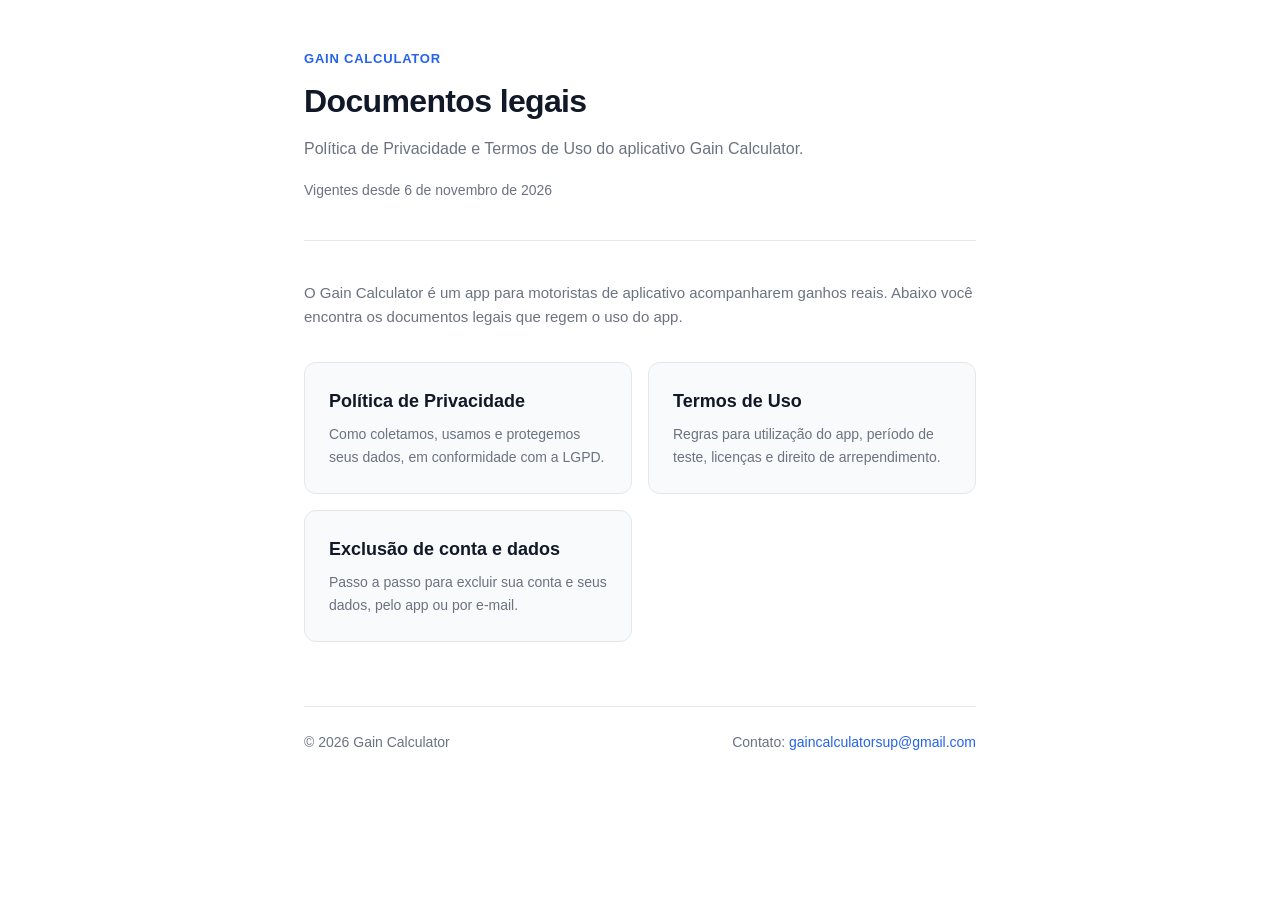
==== docs/index.html @ 8091ae44 "Termos v15 e Politica v16: Indique e ganhe Co-Authored-By: Claude Opus 5.5 <noreply@anthropic.com>" ====
<!DOCTYPE html>
<html lang="pt-BR">
<head>
    <meta charset="UTF-8">
    <meta name="viewport" content="width=device-width, initial-scale=1.0">
    <meta name="description" content="Documentos legais do aplicativo Gain Calculator.">
    <meta name="robots" content="index, follow">
    <title>Gain Calculator — Documentos legais</title>
    <link rel="stylesheet" href="style.css">
</head>
<body>
    <main class="container">
        <header class="page-header">
            <p class="eyebrow">Gain Calculator</p>
            <h1>Documentos legais</h1>
            <p class="subtitle">Política de Privacidade e Termos de Uso do aplicativo Gain Calculator.</p>
            <p class="meta">Vigentes desde 6 de novembro de 2026</p>
        </header>

        <p class="intro">O Gain Calculator é um app para motoristas de aplicativo acompanharem ganhos reais. Abaixo você encontra os documentos legais que regem o uso do app.</p>

        <div class="doc-grid">
            <a class="doc-card" href="privacy.html">
                <h3>Política de Privacidade</h3>
                <p>Como coletamos, usamos e protegemos seus dados, em conformidade com a LGPD.</p>
            </a>
            <a class="doc-card" href="terms.html">
                <h3>Termos de Uso</h3>
                <p>Regras para utilização do app, período de teste, licenças e direito de arrependimento.</p>
            </a>
            <a class="doc-card" href="delete-account.html">
                <h3>Exclusão de conta e dados</h3>
                <p>Passo a passo para excluir sua conta e seus dados, pelo app ou por e-mail.</p>
            </a>
        </div>

        <footer class="page-footer">
            <span>&copy; 2026 Gain Calculator</span>
            <span>Contato: <a href="mailto:gaincalculatorsup@gmail.com">gaincalculatorsup@gmail.com</a></span>
        </footer>
    </main>
</body>
</html>
---- docs/style.css ----
:root {
    --color-bg: #ffffff;
    --color-text: #111827;
    --color-muted: #6b7280;
    --color-accent: #2563eb;
    --color-border: #e5e7eb;
    --color-card: #f9fafb;
    --max-width: 720px;
    --font: -apple-system, BlinkMacSystemFont, "Segoe UI", Roboto, Oxygen, Ubuntu, Cantarell, sans-serif;
}

@media (prefers-color-scheme: dark) {
    :root {
        --color-bg: #0f172a;
        --color-text: #e5e7eb;
        --color-muted: #9ca3af;
        --color-accent: #60a5fa;
        --color-border: #1f2937;
        --color-card: #111827;
    }
}

* { box-sizing: border-box; }

body {
    margin: 0;
    padding: 0;
    background: var(--color-bg);
    color: var(--color-text);
    font-family: var(--font);
    font-size: 16px;
    line-height: 1.65;
    -webkit-font-smoothing: antialiased;
}

.container {
    max-width: var(--max-width);
    margin: 0 auto;
    padding: 48px 24px 96px;
}

header.page-header {
    border-bottom: 1px solid var(--color-border);
    padding-bottom: 24px;
    margin-bottom: 40px;
}

header.page-header .eyebrow {
    color: var(--color-accent);
    font-size: 13px;
    font-weight: 600;
    text-transform: uppercase;
    letter-spacing: 0.06em;
    margin: 0 0 6px;
}

header.page-header h1 {
    font-size: 32px;
    font-weight: 700;
    margin: 0 0 8px;
    letter-spacing: -0.02em;
}

header.page-header .subtitle {
    color: var(--color-muted);
    margin: 0;
}

header.page-header .meta {
    margin-top: 16px;
    font-size: 14px;
    color: var(--color-muted);
}

section.legal-section {
    margin-bottom: 32px;
}

section.legal-section h2 {
    font-size: 19px;
    font-weight: 600;
    margin: 0 0 12px;
    letter-spacing: -0.01em;
}

section.legal-section p {
    margin: 0;
    white-space: pre-line;
    color: var(--color-text);
}

a {
    color: var(--color-accent);
    text-decoration: none;
}

a:hover { text-decoration: underline; }

footer.page-footer {
    margin-top: 64px;
    padding-top: 24px;
    border-top: 1px solid var(--color-border);
    font-size: 14px;
    color: var(--color-muted);
    display: flex;
    flex-wrap: wrap;
    gap: 16px;
    justify-content: space-between;
}

.doc-grid {
    display: grid;
    grid-template-columns: 1fr;
    gap: 16px;
    margin-top: 32px;
}

@media (min-width: 600px) {
    .doc-grid { grid-template-columns: 1fr 1fr; }
}

.doc-card {
    display: block;
    padding: 24px;
    border: 1px solid var(--color-border);
    border-radius: 12px;
    background: var(--color-card);
    color: inherit;
    text-decoration: none;
    transition: border-color 0.15s ease, transform 0.15s ease;
}

.doc-card:hover {
    border-color: var(--color-accent);
    transform: translateY(-2px);
}

.doc-card h3 {
    margin: 0 0 6px;
    font-size: 18px;
    font-weight: 600;
}

.doc-card p {
    margin: 0;
    color: var(--color-muted);
    font-size: 14px;
}

.intro {
    color: var(--color-muted);
    font-size: 15px;
}
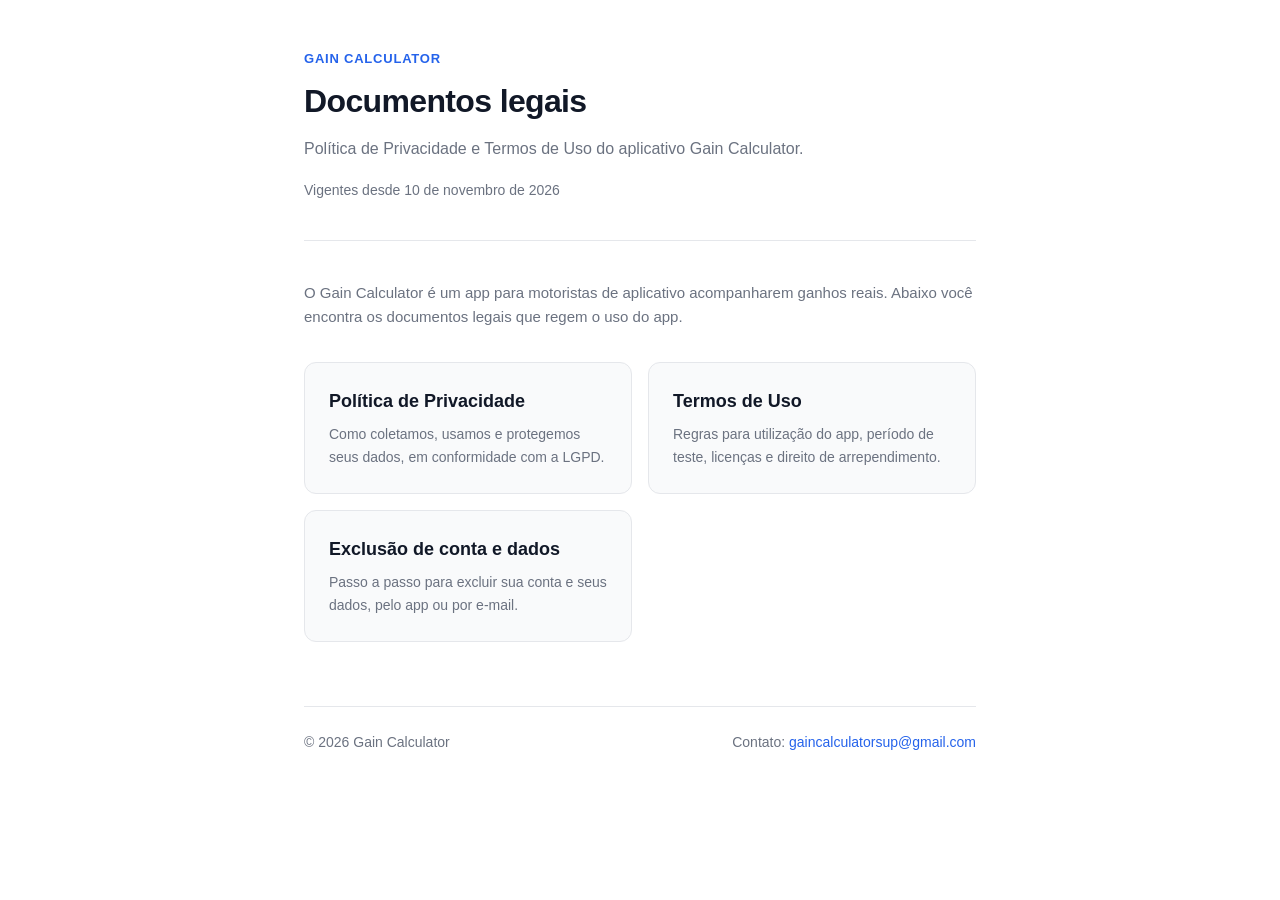
==== commit 1945a89d: "Politica v17 e Termos v16: Gravacao de Tela Co-Authored-By: Claude Opus 5.5 <noreply@anthropic.com>" ====
--- a/docs/index.html
+++ b/docs/index.html
@@ -14,7 +14,7 @@
             <p class="eyebrow">Gain Calculator</p>
             <h1>Documentos legais</h1>
             <p class="subtitle">Política de Privacidade e Termos de Uso do aplicativo Gain Calculator.</p>
-            <p class="meta">Vigentes desde 6 de novembro de 2026</p>
+            <p class="meta">Vigentes desde 10 de novembro de 2026</p>
         </header>
 
         <p class="intro">O Gain Calculator é um app para motoristas de aplicativo acompanharem ganhos reais. Abaixo você encontra os documentos legais que regem o uso do app.</p>
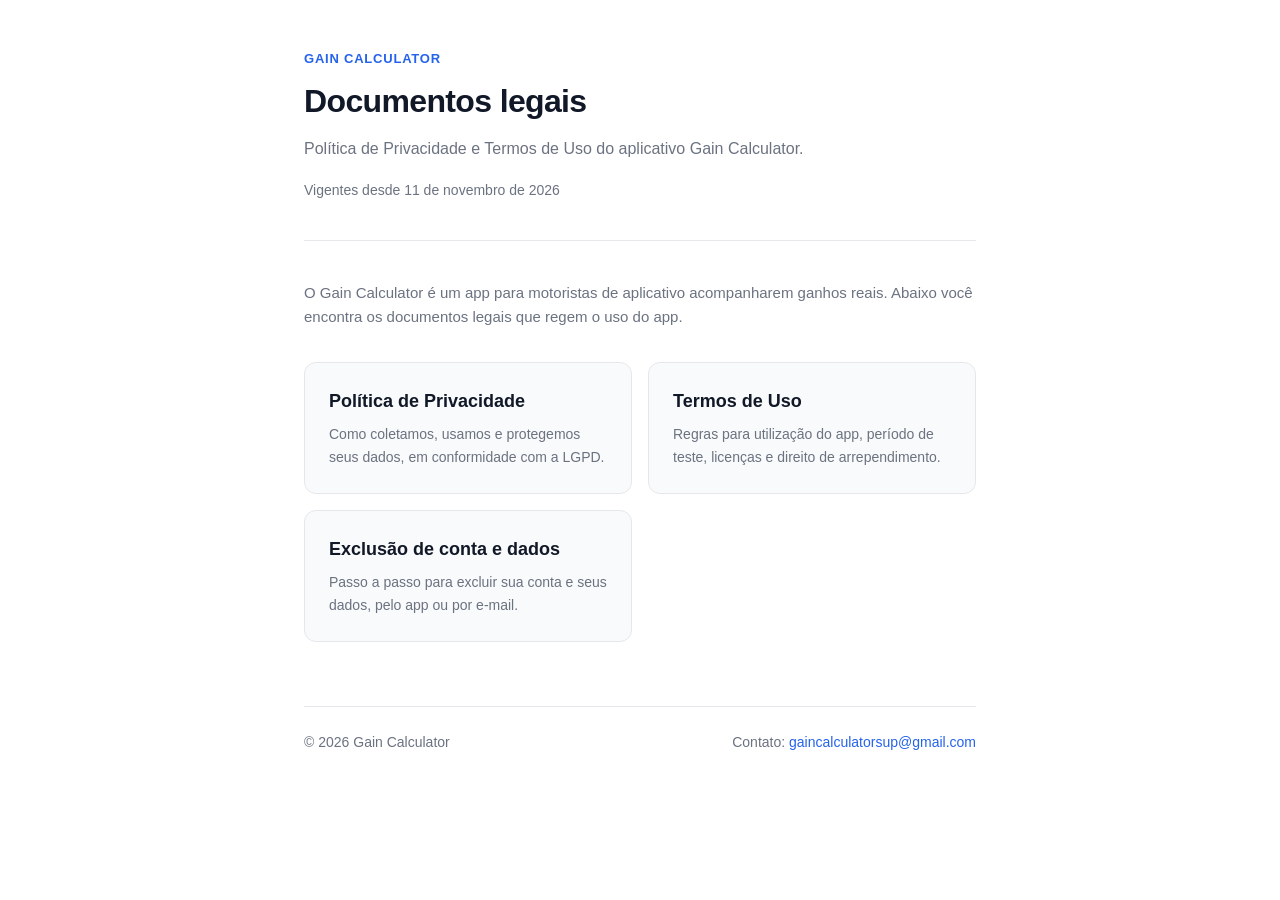
==== commit 55bf72a1: "Politica v18 e Termos v17: 7 dias gratis de boas-vindas Co-Authored-By: Claude Opus 5.5 <noreply@ant" ====
--- a/docs/index.html
+++ b/docs/index.html
@@ -14,7 +14,7 @@
             <p class="eyebrow">Gain Calculator</p>
             <h1>Documentos legais</h1>
             <p class="subtitle">Política de Privacidade e Termos de Uso do aplicativo Gain Calculator.</p>
-            <p class="meta">Vigentes desde 10 de novembro de 2026</p>
+            <p class="meta">Vigentes desde 11 de novembro de 2026</p>
         </header>
 
         <p class="intro">O Gain Calculator é um app para motoristas de aplicativo acompanharem ganhos reais. Abaixo você encontra os documentos legais que regem o uso do app.</p>
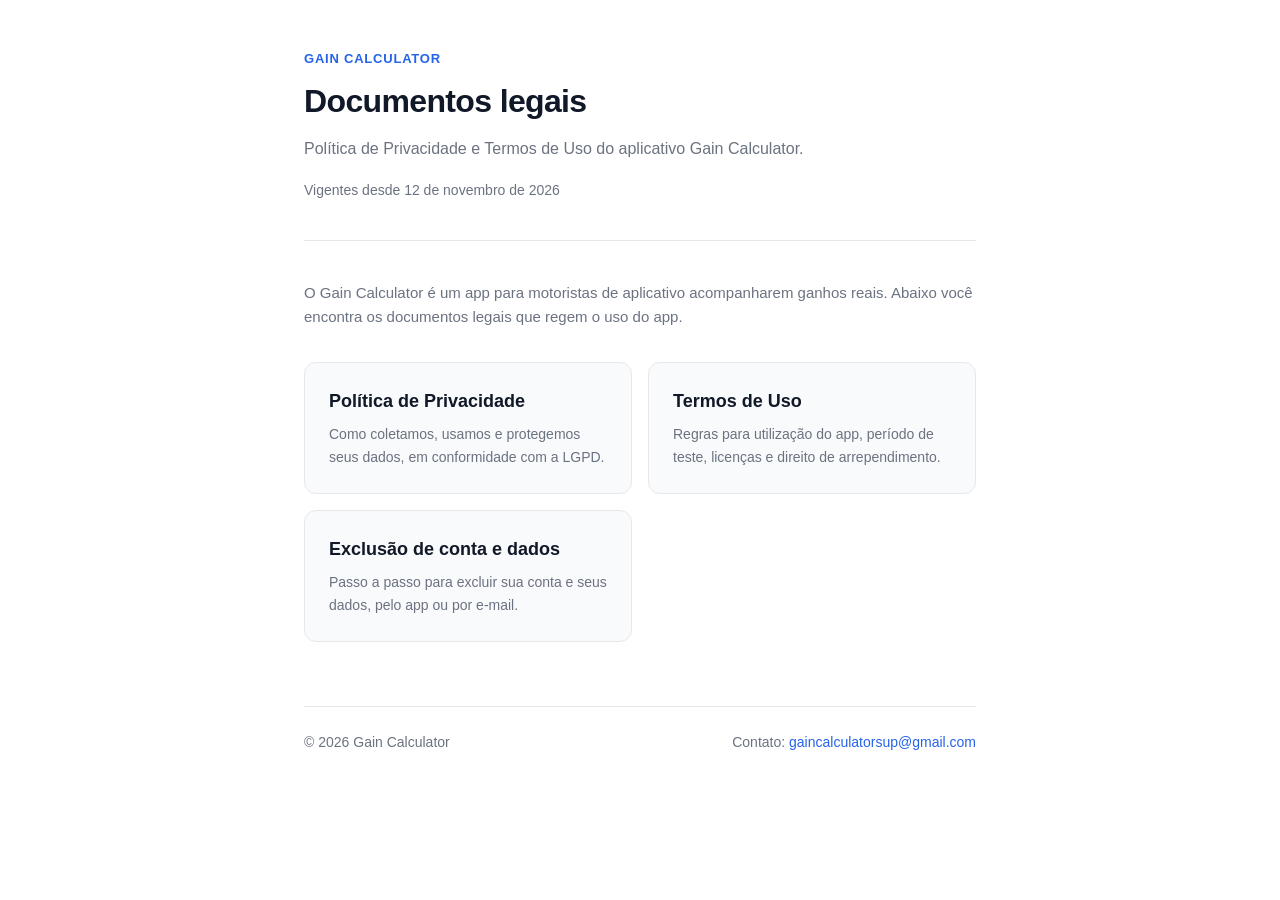
==== commit 7139abc0: "Politica de Privacidade v19 e Termos de Uso v18: uso por dia, passos do primeiro acesso e conversa d" ====
--- a/docs/index.html
+++ b/docs/index.html
@@ -14,7 +14,7 @@
             <p class="eyebrow">Gain Calculator</p>
             <h1>Documentos legais</h1>
             <p class="subtitle">Política de Privacidade e Termos de Uso do aplicativo Gain Calculator.</p>
-            <p class="meta">Vigentes desde 11 de novembro de 2026</p>
+            <p class="meta">Vigentes desde 12 de novembro de 2026</p>
         </header>
 
         <p class="intro">O Gain Calculator é um app para motoristas de aplicativo acompanharem ganhos reais. Abaixo você encontra os documentos legais que regem o uso do app.</p>
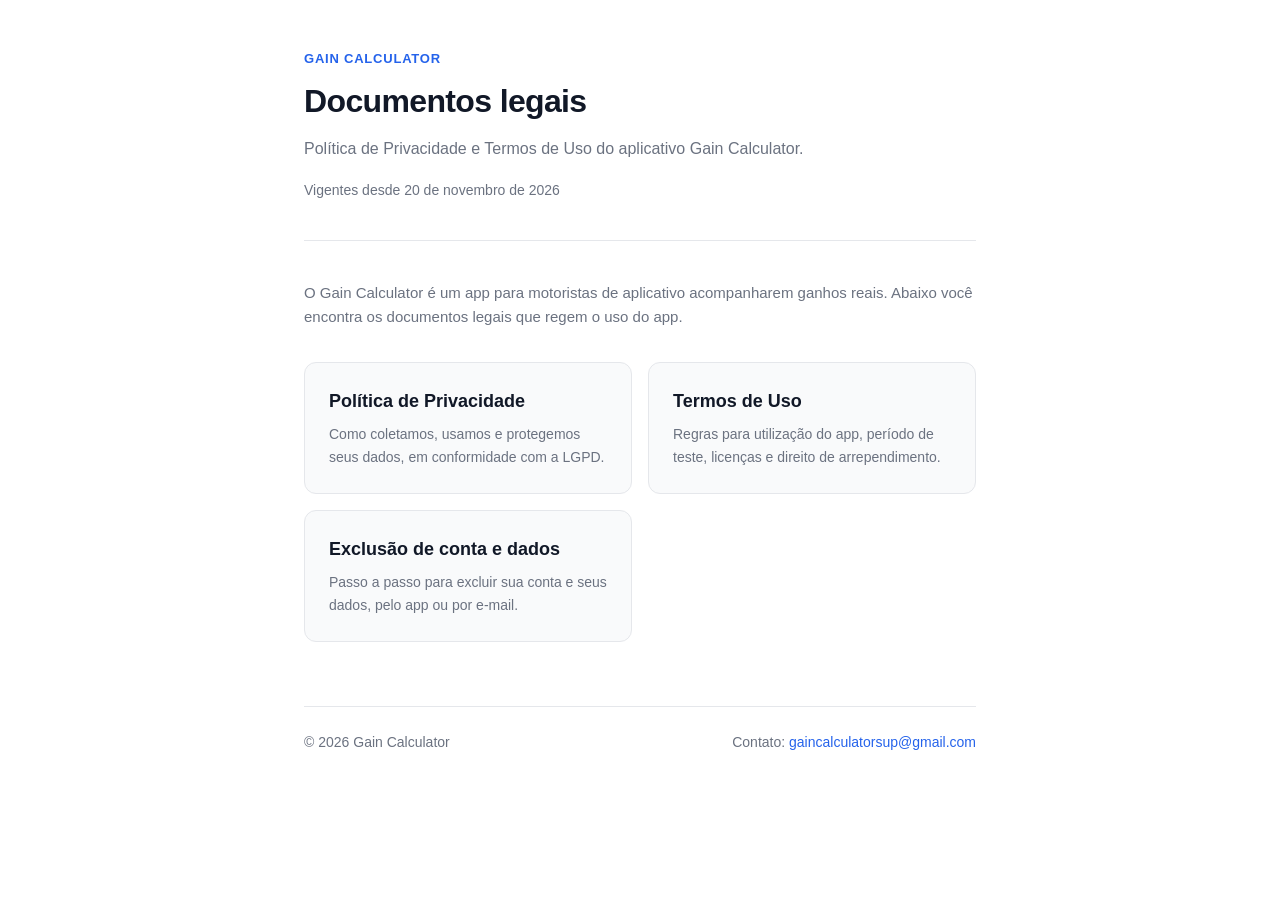
==== commit e8c6cc7b: "Politica de Privacidade v20 e Termos de Uso v19 (vigentes desde 20/11/2026) Co-Authored-By: Claude O" ====
--- a/docs/index.html
+++ b/docs/index.html
@@ -14,7 +14,7 @@
             <p class="eyebrow">Gain Calculator</p>
             <h1>Documentos legais</h1>
             <p class="subtitle">Política de Privacidade e Termos de Uso do aplicativo Gain Calculator.</p>
-            <p class="meta">Vigentes desde 12 de novembro de 2026</p>
+            <p class="meta">Vigentes desde 20 de novembro de 2026</p>
         </header>
 
         <p class="intro">O Gain Calculator é um app para motoristas de aplicativo acompanharem ganhos reais. Abaixo você encontra os documentos legais que regem o uso do app.</p>
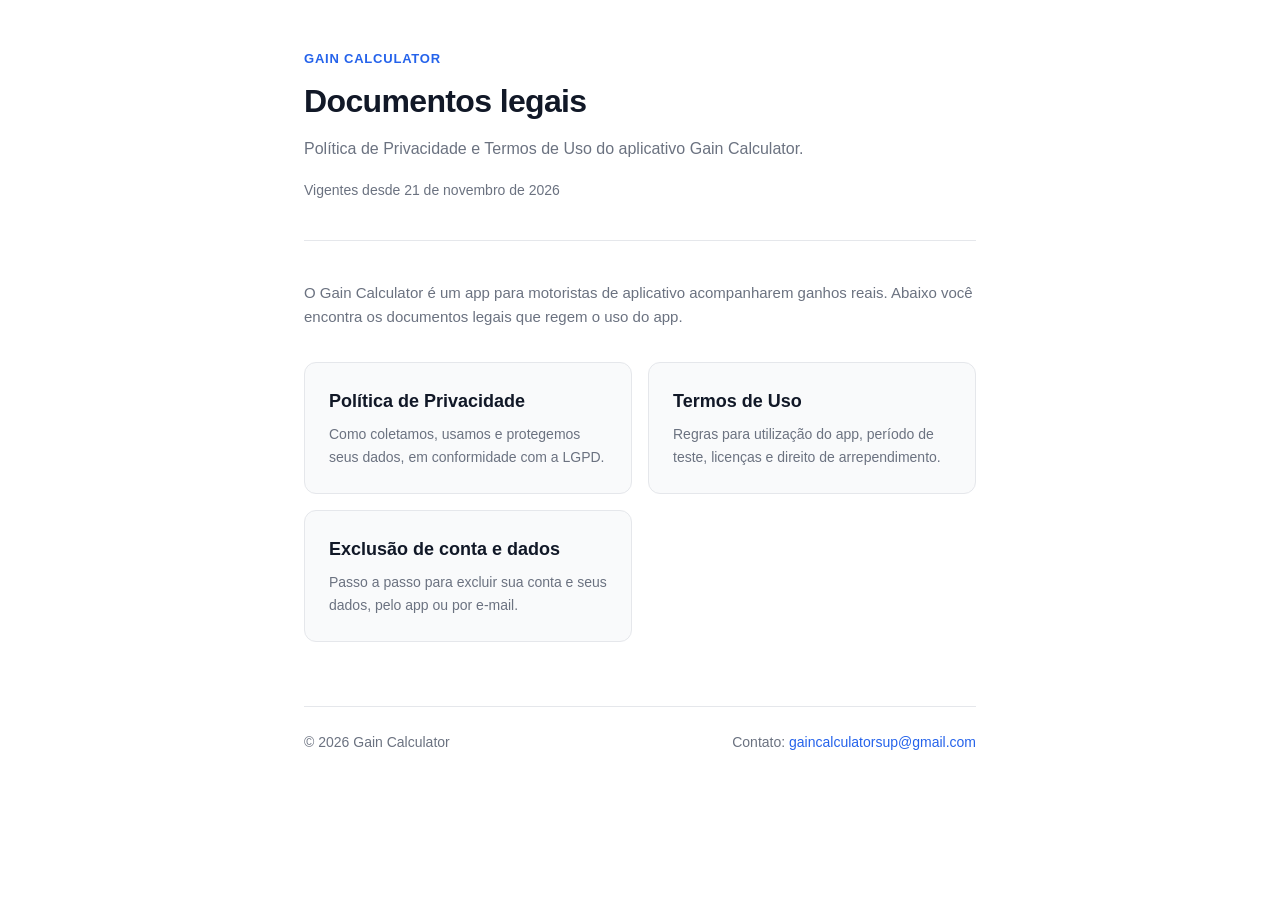
==== commit 29c0211d: "Termos de Uso v20: teste gratis de 30 dias tambem no Pro, um so por pessoa (vigentes desde 21/11/202" ====
--- a/docs/index.html
+++ b/docs/index.html
@@ -14,7 +14,7 @@
             <p class="eyebrow">Gain Calculator</p>
             <h1>Documentos legais</h1>
             <p class="subtitle">Política de Privacidade e Termos de Uso do aplicativo Gain Calculator.</p>
-            <p class="meta">Vigentes desde 20 de novembro de 2026</p>
+            <p class="meta">Vigentes desde 21 de novembro de 2026</p>
         </header>
 
         <p class="intro">O Gain Calculator é um app para motoristas de aplicativo acompanharem ganhos reais. Abaixo você encontra os documentos legais que regem o uso do app.</p>
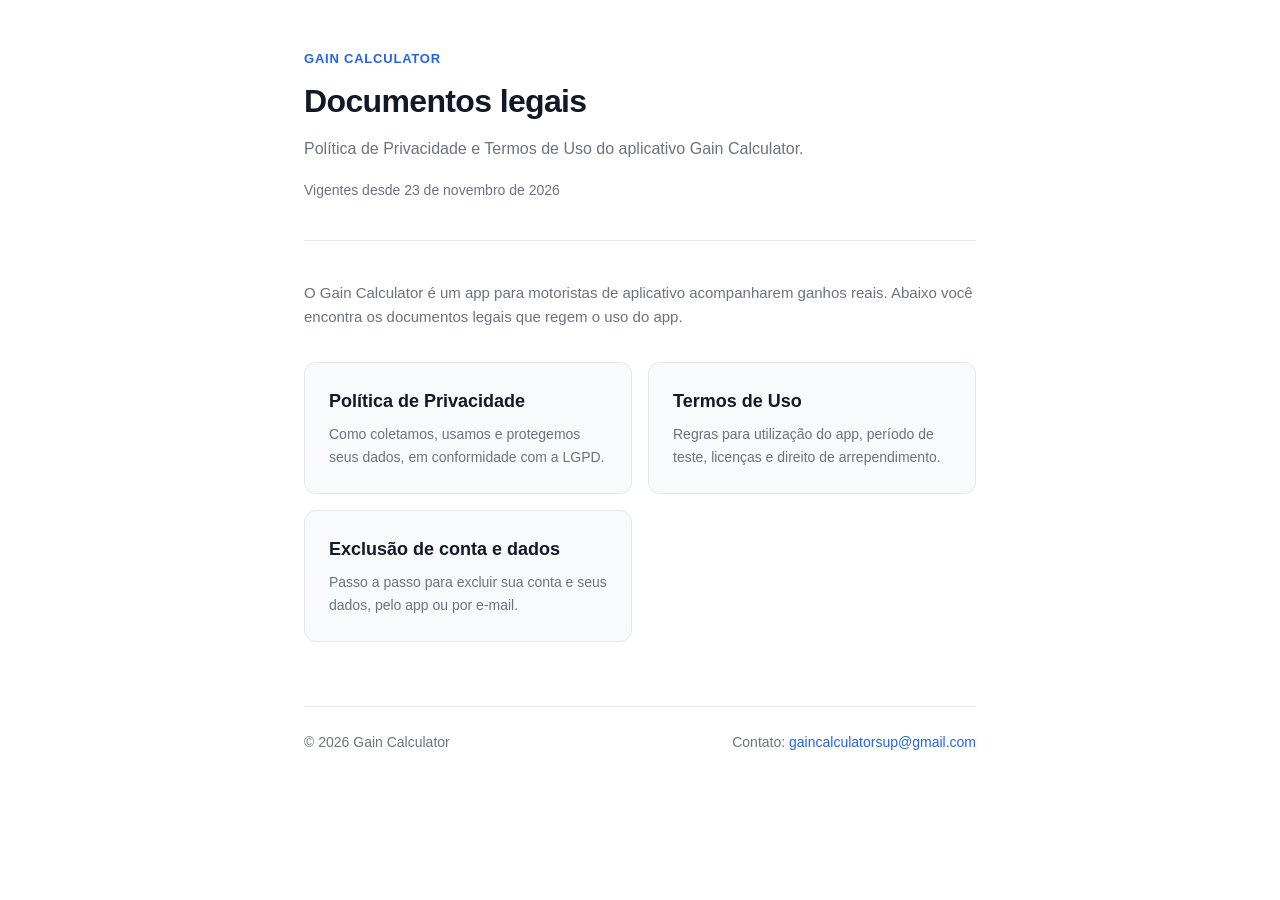
==== commit aa3d3f1c: "Termos de Uso v22 (assinatura anual) e Politica de Privacidade v21 (voz premium em todos os planos)," ====
--- a/docs/index.html
+++ b/docs/index.html
@@ -14,7 +14,7 @@
             <p class="eyebrow">Gain Calculator</p>
             <h1>Documentos legais</h1>
             <p class="subtitle">Política de Privacidade e Termos de Uso do aplicativo Gain Calculator.</p>
-            <p class="meta">Vigentes desde 21 de novembro de 2026</p>
+            <p class="meta">Vigentes desde 23 de novembro de 2026</p>
         </header>
 
         <p class="intro">O Gain Calculator é um app para motoristas de aplicativo acompanharem ganhos reais. Abaixo você encontra os documentos legais que regem o uso do app.</p>
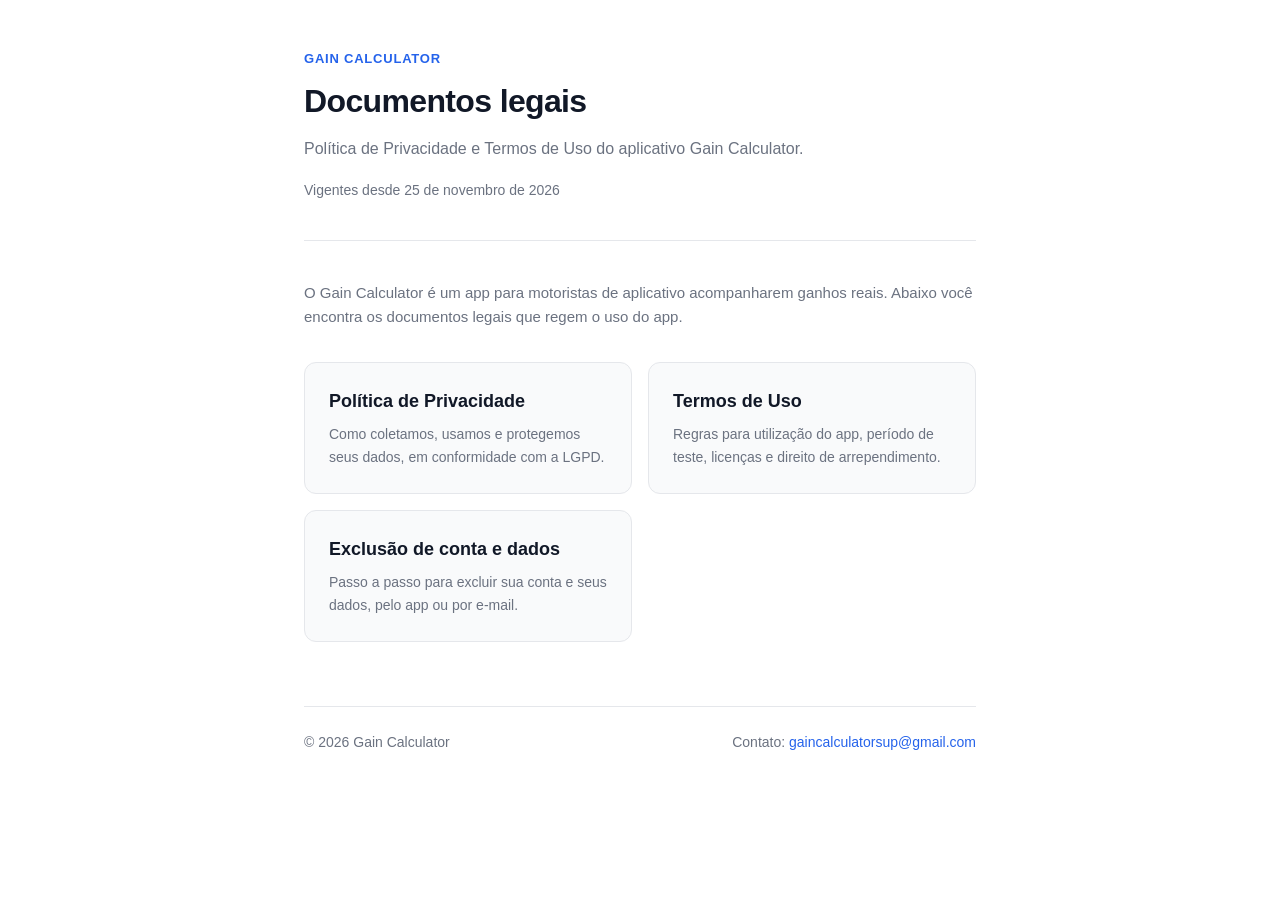
==== commit 523eef9d: "Politica de Privacidade v22 (diagnostico automatico do monitoramento), vigente desde 25/11/2026 Co-A" ====
--- a/docs/index.html
+++ b/docs/index.html
@@ -14,7 +14,7 @@
             <p class="eyebrow">Gain Calculator</p>
             <h1>Documentos legais</h1>
             <p class="subtitle">Política de Privacidade e Termos de Uso do aplicativo Gain Calculator.</p>
-            <p class="meta">Vigentes desde 23 de novembro de 2026</p>
+            <p class="meta">Vigentes desde 25 de novembro de 2026</p>
         </header>
 
         <p class="intro">O Gain Calculator é um app para motoristas de aplicativo acompanharem ganhos reais. Abaixo você encontra os documentos legais que regem o uso do app.</p>
